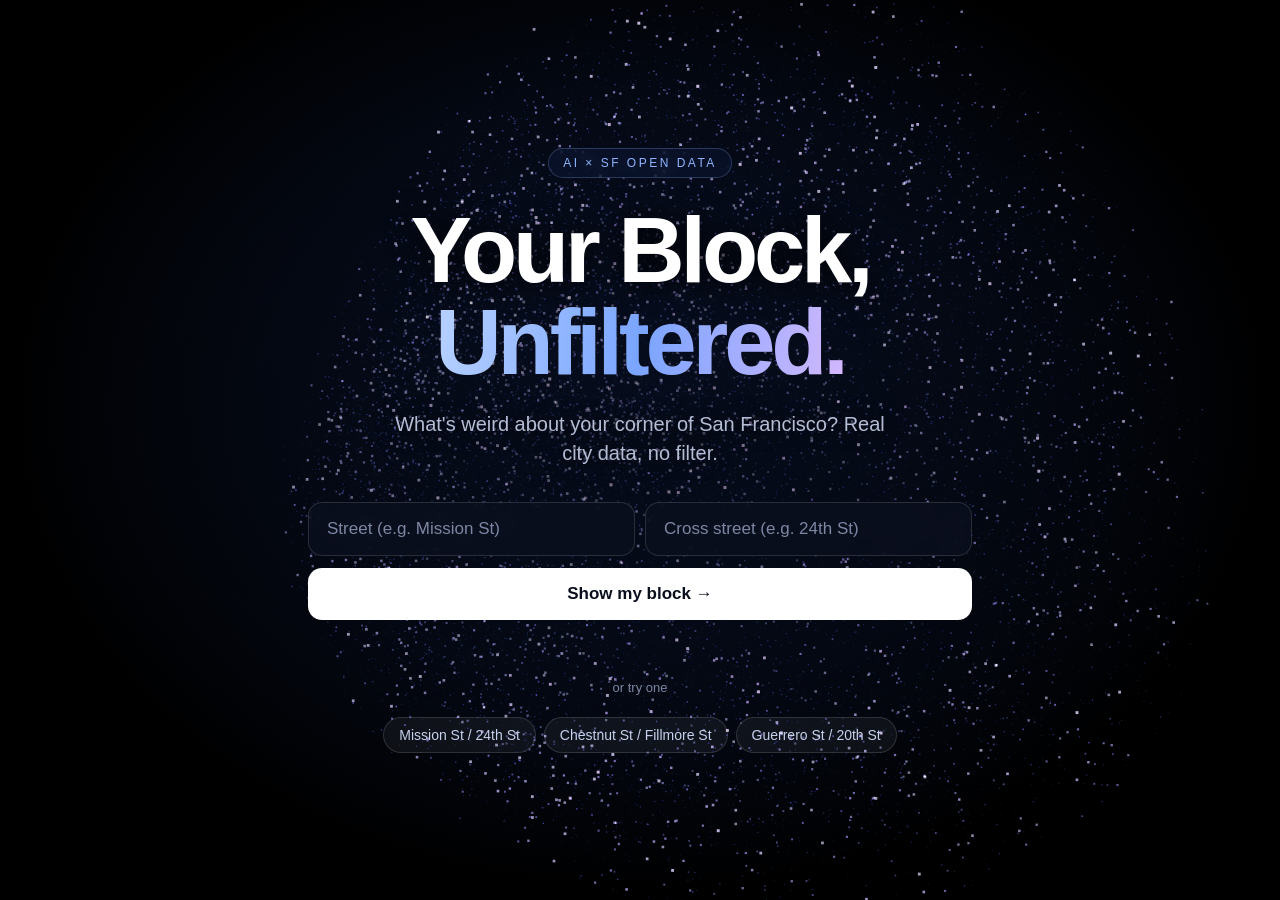
==== web/index.html @ d07ab608 "web: load memory-layer.js on index" ====
<!doctype html>
<html lang="en"><head><meta charset="utf-8">
<meta name="viewport" content="width=device-width,initial-scale=1,viewport-fit=cover">
<title>Your Block, Unfiltered</title>
<style>
*{box-sizing:border-box;margin:0}
html,body{height:100%;background:#000;color:#fff;font-family:-apple-system,BlinkMacSystemFont,"SF Pro Display",sans-serif;overscroll-behavior:none}
#form{height:100%;display:flex;flex-direction:column;align-items:center;justify-content:center;text-align:center;gap:0;padding:28px;max-width:720px;margin:0 auto}
.pill{font-size:12px;letter-spacing:2.5px;text-transform:uppercase;color:#8fb4ff;border:1px solid #8fb4ff40;background:#0b1a3a66;padding:7px 14px;border-radius:99px;margin-bottom:26px;backdrop-filter:blur(6px)}
h1{font-size:clamp(46px,8.2vw,92px);line-height:1;letter-spacing:-.045em;font-weight:700;text-shadow:0 2px 30px #000}h1 b{text-shadow:none;background:linear-gradient(100deg,#b8d2ff,#7aa5ff 50%,#d4b8ff);-webkit-background-clip:text;color:transparent}
p.sub{color:#b4bdd4;font-size:clamp(16px,2vw,20px);line-height:1.45;max-width:520px;margin:22px 0 34px;text-shadow:0 1px 20px #000}
.row{display:flex;gap:10px;width:100%}.row input{flex:1;min-width:0}
input{font-size:17px;padding:16px 18px;border-radius:14px;border:1px solid #ffffff22;background:#0a0f1ecc;backdrop-filter:blur(10px);color:#fff;width:100%;outline:0;transition:.15s}
input:focus{border-color:#6b9bff;box-shadow:0 0 0 4px #4f7dff33}input::placeholder{color:#7d87a3}
button{font-family:inherit;font-weight:600;font-size:17px;padding:16px 28px;border-radius:14px;border:0;background:#fff;color:#0a0f1e;cursor:pointer;margin-top:12px;width:100%;transition:.15s}button:hover{background:#dce8ff;box-shadow:0 0 40px #5a8dff66}
.chips{display:flex;flex-wrap:wrap;justify-content:center;gap:8px;margin-top:22px}
button.chip{width:auto;margin:0;background:#ffffff0d;border:1px solid #ffffff22;color:#c7d2ee;font-weight:500;font-size:14px;padding:9px 15px;border-radius:99px}button.chip:hover{background:#ffffff1c;box-shadow:none}
.try{color:#7d87a3;font-size:13px;margin-top:26px}
#err{color:#ffb454;font-size:14px;min-height:20px;margin-top:14px}
@media(max-width:560px){.row{flex-direction:column}#form{padding:24px 20px}}
#deck{display:none;height:100%}
#cards{display:flex;height:100%;overflow-x:auto;scroll-snap-type:x mandatory;-webkit-overflow-scrolling:touch;scrollbar-width:none}
#cards::-webkit-scrollbar{display:none}
.card{flex:0 0 100%;scroll-snap-align:center;display:flex;flex-direction:column;justify-content:center;padding:36px 28px 70px;gap:14px}
.k{font-size:13px;letter-spacing:2px;text-transform:uppercase;color:#ff5c8a;font-weight:700}
.nick{font-size:44px;line-height:1.02;font-weight:800;letter-spacing:-1.5px}
.big{font-size:104px;line-height:.95;font-weight:900;letter-spacing:-4px;background:linear-gradient(135deg,#ff5c8a,#ffb454);-webkit-background-clip:text;color:transparent}
.sent{font-size:21px;line-height:1.3}.cnt{font-size:16px;color:#cfcfe6}.src{font-size:12px;color:#7a7a92}
.time{font-size:72px;font-weight:900;letter-spacing:-2px;color:#7ee0a8}
.c1{background:linear-gradient(160deg,#2a124099,#0d0d1400)}.c2{background:linear-gradient(160deg,#10223f99,#0d0d1400)}
.c3{background:linear-gradient(160deg,#3a122699,#0d0d1400)}.c4{background:linear-gradient(160deg,#3a2a1099,#0d0d1400)}
.c5{background:linear-gradient(160deg,#0f332699,#0d0d1400)}
#bw{position:fixed;inset:0;z-index:0;pointer-events:none;background:radial-gradient(ellipse at 50% 45%,#0a1633 0,#000 70%)}#bw:after{content:'';position:absolute;inset:0;background:radial-gradient(ellipse 45% 38% at 50% 48%,#0008 0,#0000 100%)}#blob{width:100%;height:100%;display:block}
#form,#deck{position:relative;z-index:1}#form{background:none}
#dots{position:absolute;bottom:26px;left:0;right:0;display:flex;justify-content:center;gap:8px}
#dots i{width:8px;height:8px;border-radius:4px;background:#ffffff40;transition:.2s}#dots i.on{background:#fff;width:22px}
#back{position:absolute;top:14px;right:16px;z-index:2;background:#ffffff18;font-size:13px;padding:8px 12px;border-radius:12px}
.hint{color:#ffffff80;font-size:13px}
</style></head><body>
<div id="bw"><canvas id="blob"></canvas></div>
<form id="form">
  <div class="pill">AI × SF open data</div>
  <h1>Your Block,<br><b>Unfiltered.</b></h1>
  <p class="sub">What's weird about your corner of San Francisco? Real city data, no filter.</p>
  <div class="row">
    <input id="street" placeholder="Street (e.g. Mission St)" autocapitalize="words" autocomplete="off">
    <input id="cross" placeholder="Cross street (e.g. 24th St)" autocapitalize="words" autocomplete="off">
  </div>
  <button type="submit">Show my block →</button>
  <div id="err"></div>
  <div class="try">or try one</div>
  <div class="chips">
    <button type="button" class="chip" data-s="Mission St" data-c="24th St">Mission St / 24th St</button>
    <button type="button" class="chip" data-s="Chestnut St" data-c="Fillmore St">Chestnut St / Fillmore St</button>
    <button type="button" class="chip" data-s="Guerrero St" data-c="20th St">Guerrero St / 20th St</button>
  </div>
</form>
<div id="deck"><button id="back">New block</button><div id="cards"></div><div id="dots"></div></div>
<script>
/* particle blob: city data points -> AI reads the block. blob.mode('idle'|'busy'|'calm') */
const blob=(()=>{
  const cv=document.getElementById('blob'),c=cv.getContext('2d'),P=[];
  let W,H,dpr,R,amp=.18,spd=.4,al=.95,t=0,tgt={a:.18,s:.4,l:.95},rot=0;
  const M={idle:{a:.2,s:.4,l:.9},busy:{a:.5,s:2.2,l:1},calm:{a:.07,s:.15,l:.4}};
  function size(){
    const r=cv.parentElement.getBoundingClientRect();dpr=Math.min(devicePixelRatio||1,2);
    W=r.width;H=r.height;cv.width=W*dpr;cv.height=H*dpr;R=Math.min(W*.46,H*.5,440);
    const n=Math.max(5000,Math.min(16000,Math.round(W*H/80)));P.length=0;
    for(let i=0;i<n;i++){
      /* volumetric cloud: random direction, radius biased to shell + core, density clumps */
      const u=Math.random()*2-1,a=Math.random()*6.2832,q=Math.sqrt(1-u*u),k=Math.random();
      const rad=k<.6?.7+.3*Math.random():Math.pow(Math.random(),.6)*.8;
      P.push([Math.cos(a)*q*rad,u*rad*.9,Math.sin(a)*q*rad,Math.random()*6.28,Math.random()**3])
    }
  }
  function frame(){
    t+=.016*spd;rot+=.002+.003*spd;
    amp+=(tgt.a-amp)*.04;spd+=(tgt.s-spd)*.04;al+=(tgt.l-al)*.04;
    c.setTransform(dpr,0,0,dpr,0,0);c.globalCompositeOperation='source-over';c.clearRect(0,0,W,H);
    c.globalCompositeOperation='lighter';
    const cx=W/2,cy=H*.47,cr=Math.cos(rot),sr=Math.sin(rot),s=Math.min(1.5,1+amp*.3);
    for(const p of P){
      const [x,y,z,ph,b]=p;
      /* flowing noise displacement -> clumpy, organic */
      const n=Math.sin(x*2.4+t*1.2+ph*.05)+Math.sin(y*3.1-t*1.0)+Math.sin(z*2.8+t*1.4+x);
      const d=1+amp*n/3*1.5+.12*Math.sin(x*1.5+z*1.5+t*.5);
      const X=(x*cr+z*sr)*d,Z=(-x*sr+z*cr)*d,Y=y*d,f=.45+.55*(Z+1)/2;
      const hue=215+Z*18+b*30+amp*30,lt=58+b*34;
      const sz=(.6+b*1.8)*(.8+f*.5)*(amp>.3?1.25:1);
      c.fillStyle=`hsla(${hue},95%,${lt}%,${al*f*(.5+b*.5)})`;
      const px=cx+X*R*s,py=cy+Y*R*s;
      c.fillRect(px,py,sz,sz);
    }
    requestAnimationFrame(frame);
  }
  addEventListener('resize',size);size();
  if(matchMedia('(prefers-reduced-motion:reduce)').matches){spd=0;M.idle.s=M.busy.s=M.calm.s=.02}
  frame();
  return {mode:m=>{tgt=M[m]||M.idle}};
})();
const $=s=>document.querySelector(s), esc=s=>String(s).replace(/[&<>]/g,c=>({"&":"&amp;","<":"&lt;",">":"&gt;"}[c]));
let current=null;
async function go(street,cross){
  $('#err').textContent='Looking up your block…';blob.mode('busy');
  try{
    const r=await fetch('/api/block?street='+encodeURIComponent(street)+'&cross='+encodeURIComponent(cross));
    const b=await r.json();
    if(!r.ok||b.error){$('#err').textContent="Couldn't find that block. Try: "+(b.examples||[]).join(' · ');blob.mode('idle');return}
    current=b;render(b);$('#err').textContent='';blob.mode('calm');
  }catch(e){$('#err').textContent='Network trouble — try again.';blob.mode('idle')}
}
function render(b){
  const cards=[`<div class="card c1"><div class="k">Your block is</div><div class="nick">${esc(b.nickname)}</div><div class="src">${esc(b.address)}</div><div class="hint">swipe →</div></div>`];
  b.facts.forEach((f,i)=>cards.push(`<div class="card c${2+i%3}"><div class="k">Fact ${i+1} of ${b.facts.length}</div><div class="big">${esc(f.ratio)}×</div><div class="sent">${esc(f.sentence)}</div><div class="cnt">${esc(f.count)} cases · ${esc(f.period)}</div><div class="src">Source: ${esc(f.dataset)}</div></div>`));
  const s=b.sweeping;
  cards.push(`<div class="card c5"><div class="k">Move your car</div>`+(s?`<div class="sent">Street cleaning: ${esc(s.schedule)}</div><div class="cnt">officer usually by</div><div class="time">${esc(s.officer_usually_by)}</div><div class="src">±${esc(s.spread_min)} min · seen ${esc(s.weeks_seen)} of ${esc(s.weeks_total)} weeks (parking-citation data)</div>`:`<div class="sent">No reliable pattern for this block — enforcement times vary too much.</div>`)+`</div>`);
  cards.push(`<div class="card c1"><div class="k">Share it</div><canvas id="cv" width="1080" height="1350" style="width:100%;max-height:52vh;object-fit:contain;border-radius:16px"></canvas><button id="share">Share / save image</button></div>`);
  $('#cards').innerHTML=cards.join('');$('#dots').innerHTML=cards.map((_,i)=>`<i class="${i?'':'on'}"></i>`).join('');
  $('#form').style.display='none';$('#deck').style.display='block';$('#cards').scrollLeft=0;
  drawShare(b);$('#share').onclick=share;
}
$('#cards').addEventListener('scroll',e=>{const i=Math.round(e.target.scrollLeft/e.target.clientWidth);document.querySelectorAll('#dots i').forEach((d,j)=>d.classList.toggle('on',i==j))});
function wrap(c,t,x,y,w,lh){const ws=t.split(' ');let l='';for(const w1 of ws){const n=l?l+' '+w1:w1;if(c.measureText(n).width>w&&l){c.fillText(l,x,y);y+=lh;l=w1}else l=n}c.fillText(l,x,y);return y+lh}
function drawShare(b){
  const cv=$('#cv'),c=cv.getContext('2d'),g=c.createLinearGradient(0,0,1080,1350);g.addColorStop(0,'#2a1240');g.addColorStop(1,'#0d0d14');
  c.fillStyle=g;c.fillRect(0,0,1080,1350);c.textBaseline='alphabetic';
  c.fillStyle='#ff5c8a';c.font='700 34px -apple-system,sans-serif';c.fillText('YOUR BLOCK, UNFILTERED',70,110);
  c.fillStyle='#fff';c.font='800 92px -apple-system,sans-serif';let y=wrap(c,b.nickname,70,250,940,100);
  const f=b.facts[0];if(f){const g2=c.createLinearGradient(0,0,600,0);g2.addColorStop(0,'#ff5c8a');g2.addColorStop(1,'#ffb454');
    c.fillStyle=g2;c.font='900 280px -apple-system,sans-serif';c.fillText(f.ratio+'×',70,y+280);
    c.fillStyle='#fff';c.font='500 46px -apple-system,sans-serif';y=wrap(c,f.sentence,70,y+370,940,60);}
  c.fillStyle='#7a7a92';c.font='400 32px -apple-system,sans-serif';c.fillText(b.address,70,1240);
  c.fillText('Real SF open data · '+(f?f.dataset:''),70,1290);
}
async function share(){
  const blob=await new Promise(r=>$('#cv').toBlob(r,'image/png')),file=new File([blob],'my-block.png',{type:'image/png'});
  if(navigator.canShare&&navigator.canShare({files:[file]})){try{await navigator.share({files:[file],title:current.nickname,text:current.facts[0].sentence});return}catch(e){if(e.name==='AbortError')return}}
  const a=document.createElement('a');a.href=URL.createObjectURL(blob);a.download='my-block.png';a.click();
}
$('#form').onsubmit=e=>{e.preventDefault();go($('#street').value.trim(),$('#cross').value.trim())};
document.querySelectorAll('.chip').forEach(b=>b.onclick=()=>{$('#street').value=b.dataset.s;$('#cross').value=b.dataset.c;go(b.dataset.s,b.dataset.c)});
$('#back').onclick=()=>{$('#deck').style.display='none';$('#form').style.display='flex';blob.mode('idle')};
</script>
<script src="/memory-layer.js"></script></body></html>
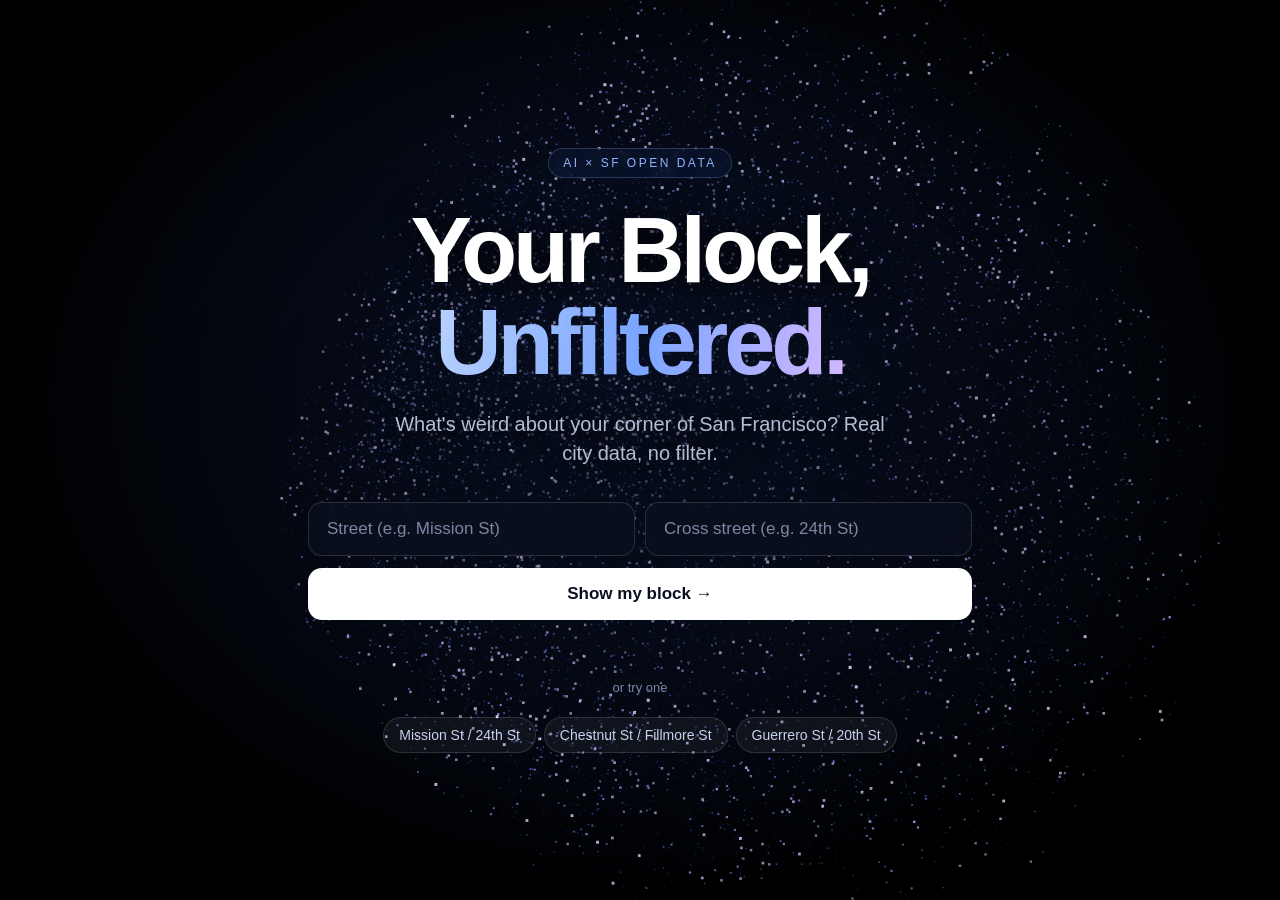
==== commit b58f3053: "area.py: Mistral chat over neighborhood and block tools, /api/chat, chat panel with map fly-to Co-Au" ====
--- a/web/index.html
+++ b/web/index.html
@@ -140,5 +140,4 @@
 $('#form').onsubmit=e=>{e.preventDefault();go($('#street').value.trim(),$('#cross').value.trim())};
 document.querySelectorAll('.chip').forEach(b=>b.onclick=()=>{$('#street').value=b.dataset.s;$('#cross').value=b.dataset.c;go(b.dataset.s,b.dataset.c)});
 $('#back').onclick=()=>{$('#deck').style.display='none';$('#form').style.display='flex';blob.mode('idle')};
-</script>
-<script src="/memory-layer.js"></script></body></html>
+</script><script src="/chat.js"></script></body></html>
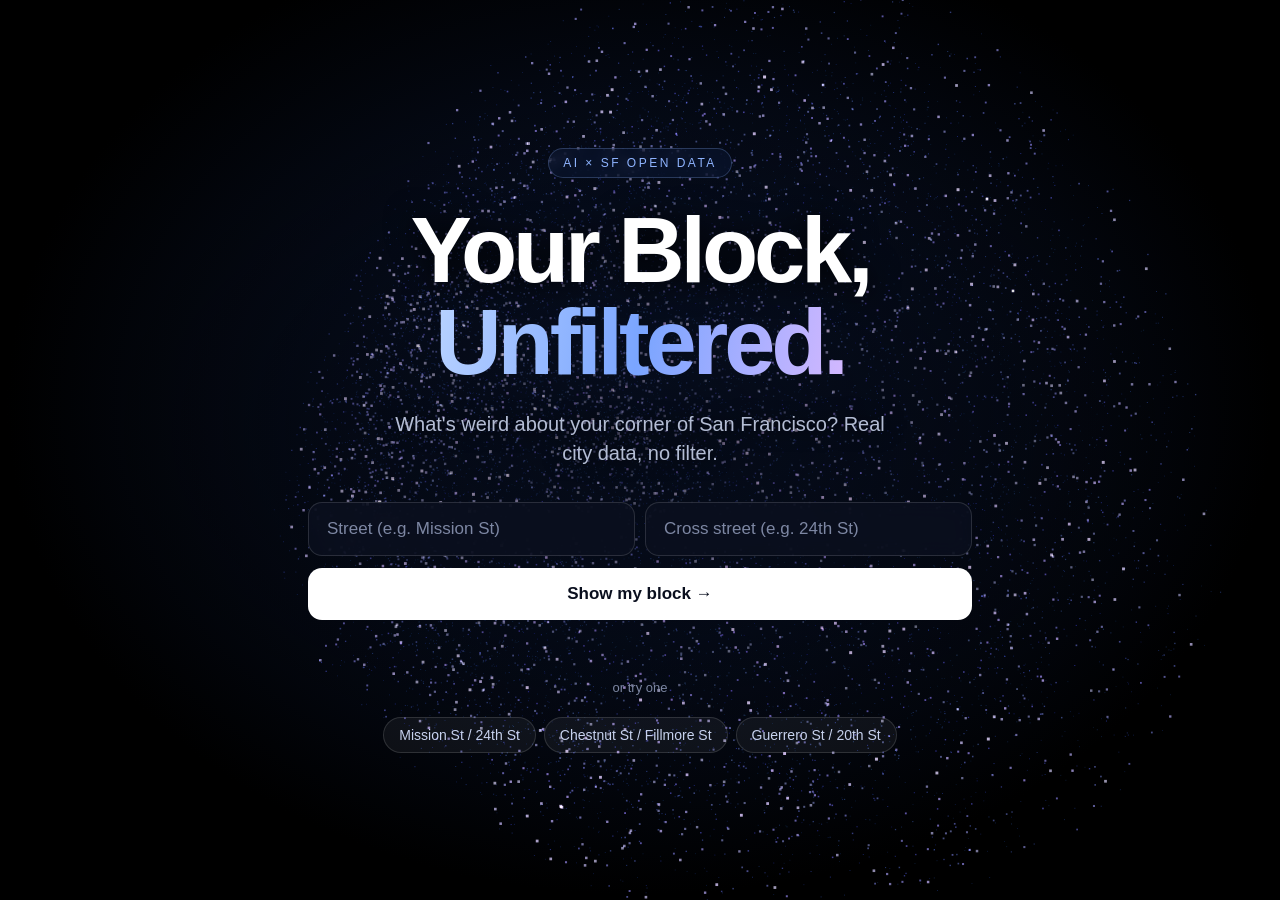
==== commit e08fc0bf: "memweb: add and update city memory from the web chat, bulk CSV/notes upload with geocoding, cited an" ====
--- a/web/index.html
+++ b/web/index.html
@@ -140,4 +140,6 @@
 $('#form').onsubmit=e=>{e.preventDefault();go($('#street').value.trim(),$('#cross').value.trim())};
 document.querySelectorAll('.chip').forEach(b=>b.onclick=()=>{$('#street').value=b.dataset.s;$('#cross').value=b.dataset.c;go(b.dataset.s,b.dataset.c)});
 $('#back').onclick=()=>{$('#deck').style.display='none';$('#form').style.display='flex';blob.mode('idle')};
-</script><script src="/chat.js"></script></body></html>
+</script>
+<script src="/memory-chat.js"></script>
+</body></html>
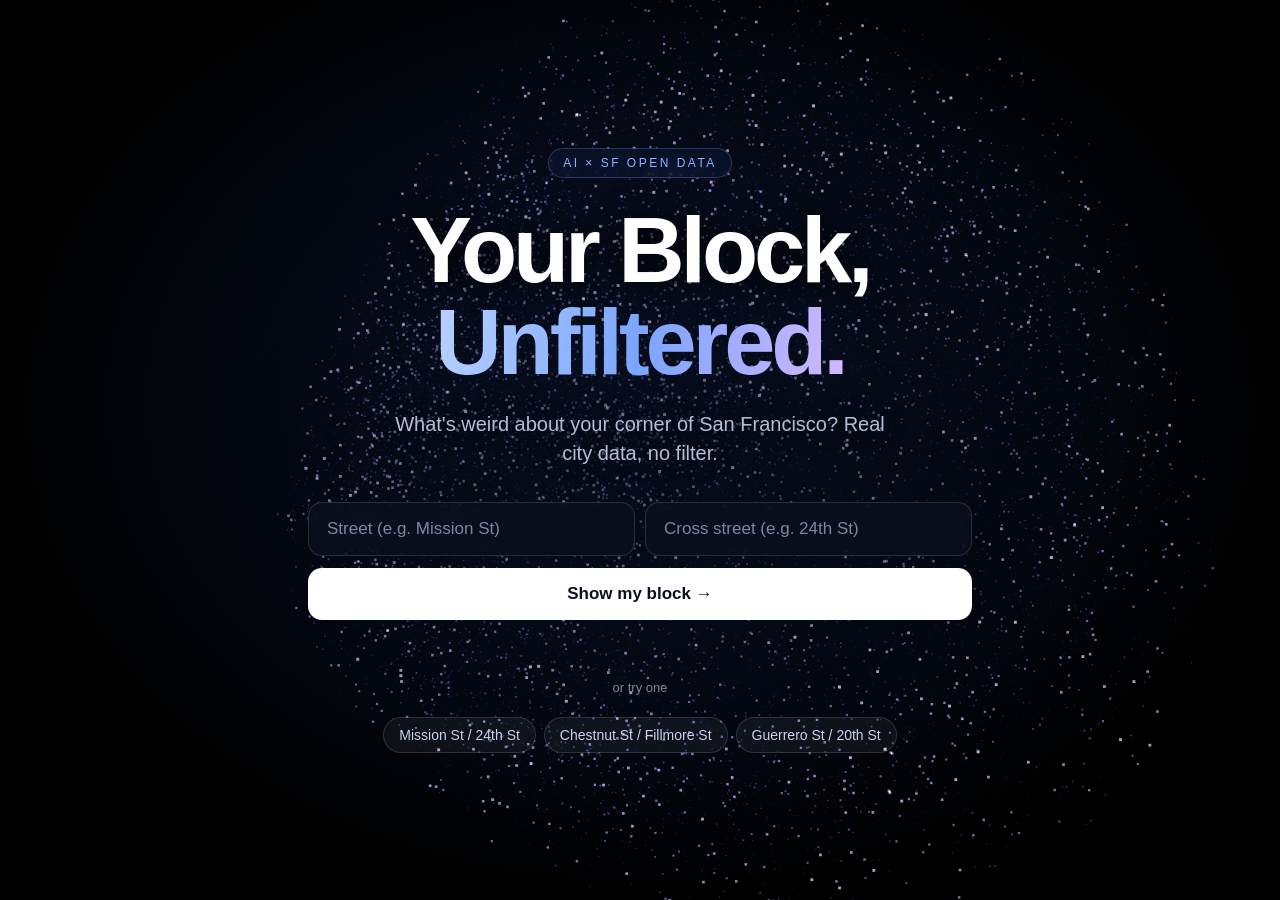
==== commit 69904dec: "Merge main; area.py on the Elastic block index, chat.js shares window.map Co-Authored-By: Claude Opu" ====
--- a/web/index.html
+++ b/web/index.html
@@ -141,5 +141,4 @@
 document.querySelectorAll('.chip').forEach(b=>b.onclick=()=>{$('#street').value=b.dataset.s;$('#cross').value=b.dataset.c;go(b.dataset.s,b.dataset.c)});
 $('#back').onclick=()=>{$('#deck').style.display='none';$('#form').style.display='flex';blob.mode('idle')};
 </script>
-<script src="/memory-chat.js"></script>
-</body></html>
+<script src="/memory-layer.js"></script><script src="/chat.js"></script></body></html>
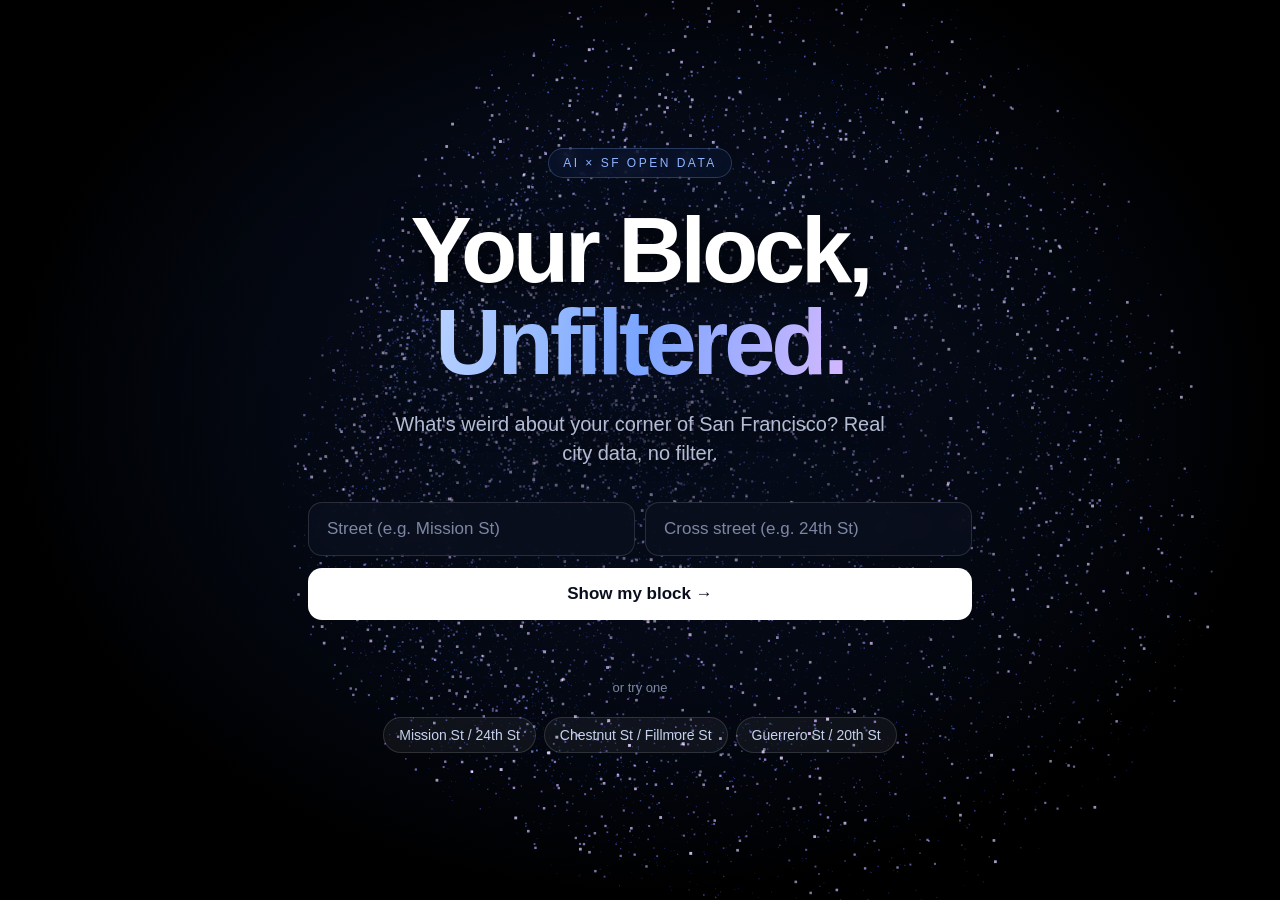
==== commit a49cca2a: "Merge main" ====
--- a/web/index.html
+++ b/web/index.html
@@ -141,4 +141,5 @@
 document.querySelectorAll('.chip').forEach(b=>b.onclick=()=>{$('#street').value=b.dataset.s;$('#cross').value=b.dataset.c;go(b.dataset.s,b.dataset.c)});
 $('#back').onclick=()=>{$('#deck').style.display='none';$('#form').style.display='flex';blob.mode('idle')};
 </script>
-<script src="/memory-layer.js"></script><script src="/chat.js"></script></body></html>
+<script src="/memory-layer.js"></script>
+<script src="/memory-chat.js"></script></body></html>
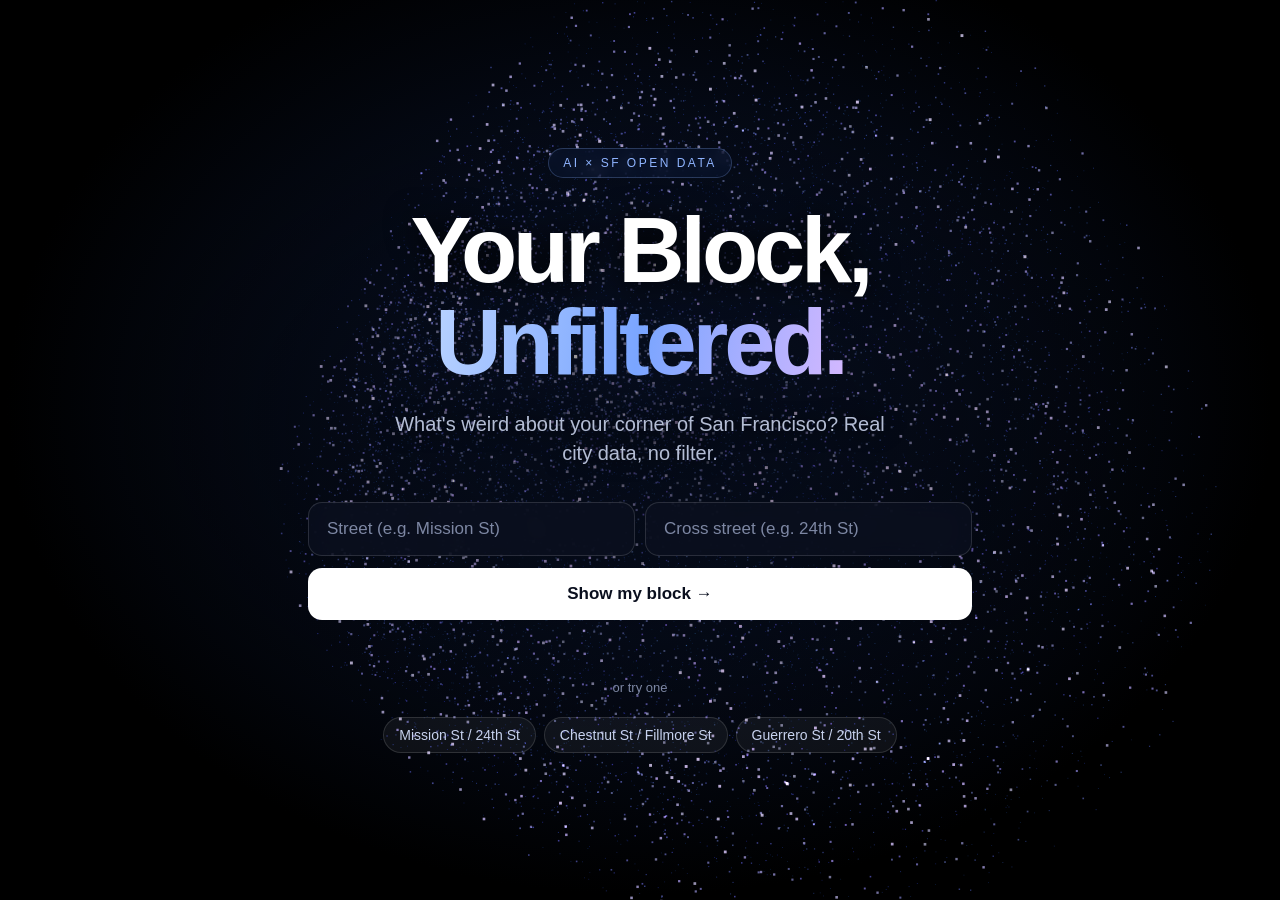
==== commit 084eb56b: "equipe: merge T-11 웹 AI 채팅: 동네·블록을 물으면 Mistral이 답하고 지도가 따라감 Accepted; merged from equipe/backend-2-t" ====
--- a/web/index.html
+++ b/web/index.html
@@ -141,5 +141,4 @@
 document.querySelectorAll('.chip').forEach(b=>b.onclick=()=>{$('#street').value=b.dataset.s;$('#cross').value=b.dataset.c;go(b.dataset.s,b.dataset.c)});
 $('#back').onclick=()=>{$('#deck').style.display='none';$('#form').style.display='flex';blob.mode('idle')};
 </script>
-<script src="/memory-layer.js"></script>
-<script src="/memory-chat.js"></script></body></html>
+<script src="/memory-layer.js"></script><script src="/chat.js"></script></body></html>
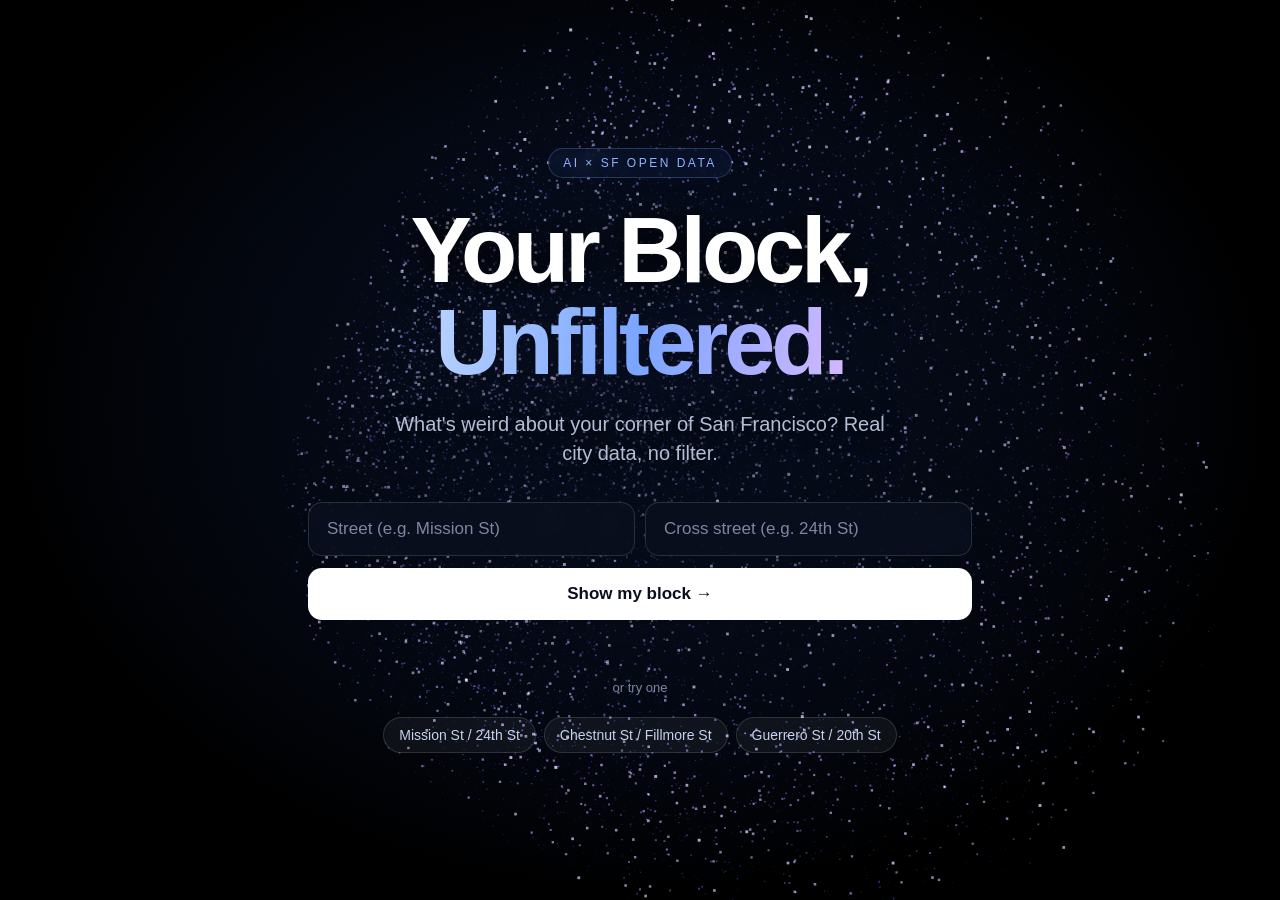
==== commit e9200932: "Merge T-14 (memory chat writes) into main: keep chat.js, sweep-layer, story and memory-chat.js Co-Au" ====
--- a/web/index.html
+++ b/web/index.html
@@ -141,4 +141,4 @@
 document.querySelectorAll('.chip').forEach(b=>b.onclick=()=>{$('#street').value=b.dataset.s;$('#cross').value=b.dataset.c;go(b.dataset.s,b.dataset.c)});
 $('#back').onclick=()=>{$('#deck').style.display='none';$('#form').style.display='flex';blob.mode('idle')};
 </script>
-<script src="/memory-layer.js"></script><script src="/chat.js"></script></body></html>
+<script src="/memory-layer.js"></script><script src="/chat.js"></script><script src="/memory-chat.js"></script></body></html>
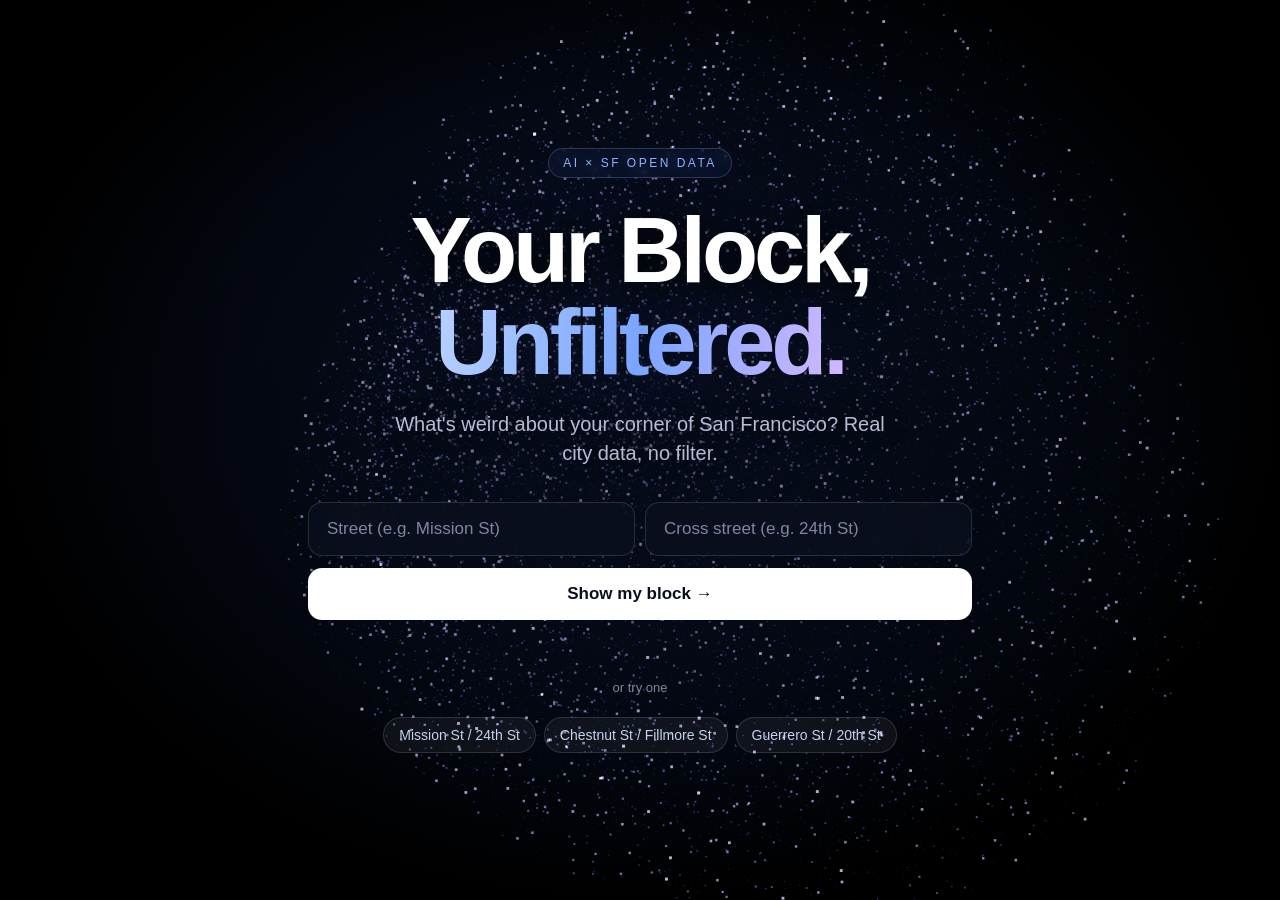
==== commit a1589cf7: "T-36: unified design system (theme.css/theme.js), brand bar, result rail, single chat dock Co-Author" ====
--- a/web/index.html
+++ b/web/index.html
@@ -36,7 +36,7 @@
 #dots i{width:8px;height:8px;border-radius:4px;background:#ffffff40;transition:.2s}#dots i.on{background:#fff;width:22px}
 #back{position:absolute;top:14px;right:16px;z-index:2;background:#ffffff18;font-size:13px;padding:8px 12px;border-radius:12px}
 .hint{color:#ffffff80;font-size:13px}
-</style></head><body>
+</style><link rel="stylesheet" href="/theme.css"></head><body>
 <div id="bw"><canvas id="blob"></canvas></div>
 <form id="form">
   <div class="pill">AI × SF open data</div>
